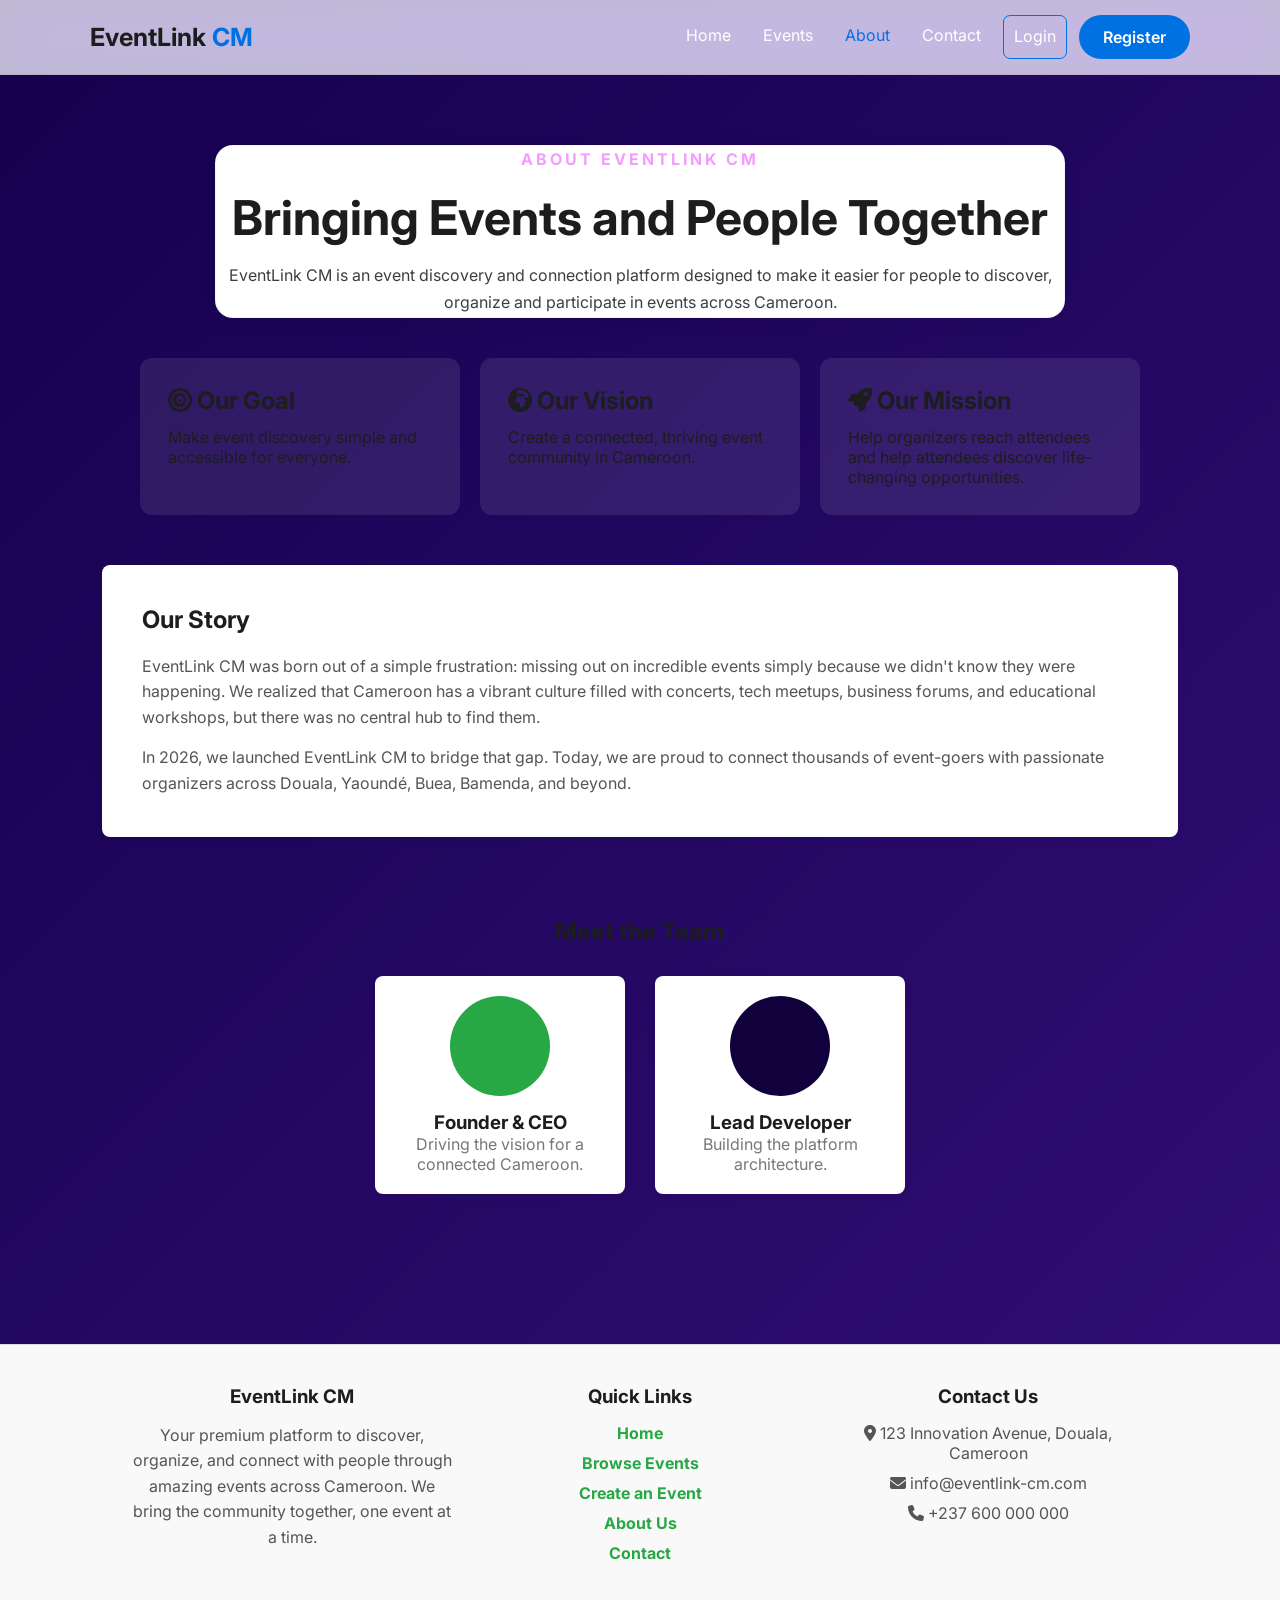
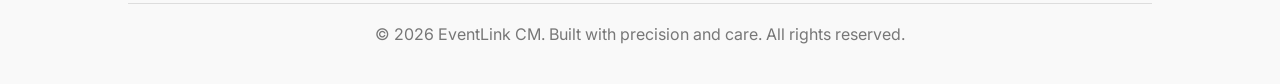
==== EventLink CM Project/frontend/about.html @ 8cf03304 "Add backend scripts and docs" ====
<!DOCTYPE html>
<html lang="en">

<head>

    <meta charset="UTF-8">

    <meta name="viewport"
          content="width=device-width, initial-scale=1.0">

    <title>EventLink CM | About</title>

    <link rel="stylesheet"
          href="css/about.css">

    <link rel="stylesheet" href="https://cdnjs.cloudflare.com/ajax/libs/font-awesome/6.4.0/css/all.min.css">
    <link rel="stylesheet" href="css/futuristic.css">
</head>

<body>


<header class="navbar">

    <a href="/" class="logo">
        EventLink <span>CM</span>
    </a>

    <nav id="navMenu">

        <a href="/">Home</a>

        <a href="/events">Events</a>

        <a href="/about" class="active">
            About
        </a>

        <a href="/contact">
            Contact
        </a>

        <a href="/login" class="login-btn">
            Login
        </a>

        <a href="/register"
           class="register-btn">
            Register
        </a>

    </nav>

    <button class="menu-btn"
            onclick="toggleMenu()">
        ☰
    </button>

</header>


<main class="page">

    <section class="about-box">

        <p class="small-title">
            ABOUT EVENTLINK CM
        </p>

        <h1>
            Bringing Events and People Together
        </h1>

        <p>
            EventLink CM is an event discovery and
            connection platform designed to make it
            easier for people to discover, organize
            and participate in events across Cameroon.
        </p>

    </section>


    <section class="features" style="margin-top: 40px;">

        <div>
            <h2><i class="fas fa-bullseye"></i> Our Goal</h2>
            <p>Make event discovery simple and accessible for everyone.</p>
        </div>

        <div>
            <h2><i class="fas fa-globe-africa"></i> Our Vision</h2>
            <p>Create a connected, thriving event community in Cameroon.</p>
        </div>

        <div>
            <h2><i class="fas fa-rocket"></i> Our Mission</h2>
            <p>Help organizers reach attendees and help attendees discover life-changing opportunities.</p>
        </div>

    </section>

    <section class="about-story" style="padding: 40px; margin-top: 40px; background: #fff; border-radius: 8px; box-shadow: 0 4px 10px rgba(0,0,0,0.05);">
        <h2 style="margin-bottom: 20px; color: #10003c; font-family: 'Orbitron', sans-serif;">Our Story</h2>
        <p style="line-height: 1.6; color: #555; margin-bottom: 15px;">EventLink CM was born out of a simple frustration: missing out on incredible events simply because we didn't know they were happening. We realized that Cameroon has a vibrant culture filled with concerts, tech meetups, business forums, and educational workshops, but there was no central hub to find them.</p>
        <p style="line-height: 1.6; color: #555;">In 2026, we launched EventLink CM to bridge that gap. Today, we are proud to connect thousands of event-goers with passionate organizers across Douala, Yaoundé, Buea, Bamenda, and beyond.</p>
    </section>

    <section class="about-team" style="padding: 40px 0; margin-top: 40px; text-align: center;">
        <h2 style="margin-bottom: 30px; color: #10003c; font-family: 'Orbitron', sans-serif;">Meet the Team</h2>
        <div style="display: flex; justify-content: center; gap: 30px; flex-wrap: wrap;">
            <div style="background: #fff; padding: 20px; border-radius: 8px; box-shadow: 0 4px 10px rgba(0,0,0,0.05); width: 250px;">
                <div style="width: 100px; height: 100px; background: #28a745; border-radius: 50%; margin: 0 auto 15px;"></div>
                <h3>Founder & CEO</h3>
                <p style="color: #777;">Driving the vision for a connected Cameroon.</p>
            </div>
            <div style="background: #fff; padding: 20px; border-radius: 8px; box-shadow: 0 4px 10px rgba(0,0,0,0.05); width: 250px;">
                <div style="width: 100px; height: 100px; background: #10003c; border-radius: 50%; margin: 0 auto 15px;"></div>
                <h3>Lead Developer</h3>
                <p style="color: #777;">Building the platform architecture.</p>
            </div>
        </div>
    </section>

</main>




<footer style="background-color: #f9f9f9; padding: 40px 10%; border-top: 1px solid #ddd; margin-top: 40px;">
    <div style="display: flex; justify-content: space-between; flex-wrap: wrap; gap: 20px;">
        <div style="flex: 1; min-width: 250px;">
            <h3 style="color: #10003c; margin-bottom: 15px; font-family: 'Orbitron', sans-serif;">EventLink CM</h3>
            <p style="color: #555; line-height: 1.6;">Your premium platform to discover, organize, and connect with people through amazing events across Cameroon. We bring the community together, one event at a time.</p>
        </div>
        <div style="flex: 1; min-width: 200px;">
            <h3 style="color: #10003c; margin-bottom: 15px; font-family: 'Orbitron', sans-serif;">Quick Links</h3>
            <ul style="list-style: none; padding: 0;">
                <li style="margin-bottom: 10px;"><a href="/" style="color: #28a745; text-decoration: none; font-weight: bold;">Home</a></li>
                <li style="margin-bottom: 10px;"><a href="/events" style="color: #28a745; text-decoration: none; font-weight: bold;">Browse Events</a></li>
                <li style="margin-bottom: 10px;"><a href="/create-event" style="color: #28a745; text-decoration: none; font-weight: bold;">Create an Event</a></li>
                <li style="margin-bottom: 10px;"><a href="/about" style="color: #28a745; text-decoration: none; font-weight: bold;">About Us</a></li>
                <li style="margin-bottom: 10px;"><a href="/contact" style="color: #28a745; text-decoration: none; font-weight: bold;">Contact</a></li>
            </ul>
        </div>
        <div style="flex: 1; min-width: 250px;">
            <h3 style="color: #10003c; margin-bottom: 15px; font-family: 'Orbitron', sans-serif;">Contact Us</h3>
            <p style="color: #555; margin-bottom: 10px;"><i class="fas fa-map-marker-alt"></i> 123 Innovation Avenue, Douala, Cameroon</p>
            <p style="color: #555; margin-bottom: 10px;"><i class="fas fa-envelope"></i> info@eventlink-cm.com</p>
            <p style="color: #555;"><i class="fas fa-phone"></i> +237 600 000 000</p>
        </div>
    </div>
    <div style="text-align: center; margin-top: 30px; padding-top: 20px; border-top: 1px solid #ddd; color: #777;">
        <p>© 2026 EventLink CM. Built with precision and care. All rights reserved.</p>
    </div>
</footer>




<script src="js/about.js"></script>

</body>
</html>
---- EventLink CM Project/frontend/css/about.css ----
* {
    margin: 0;
    padding: 0;
    box-sizing: border-box;
}

body {
    font-family: Arial, sans-serif;

    background: linear-gradient(
        135deg,
        #16004d,
        #321078
    );

    color: white;

    min-height: 100vh;
}

.navbar {
    height: 75px;

    display: flex;

    align-items: center;

    justify-content: space-between;

    padding: 0 7%;

    background: #10003c;
}

.logo {
    color: white;

    text-decoration: none;

    font-size: 25px;

    font-weight: bold;
}

.logo span {
    color: #0071E3;
}

nav {
    display: flex;

    gap: 12px;
}

nav a {
    color: white;

    text-decoration: none;

    padding: 10px;
}

nav a:hover,
.active {
    color: #0071E3;
}

.login-btn,
.register-btn {
    border: 1px solid #0071E3;

    border-radius: 7px;
}

.register-btn {
    background: #0071E3;

    color: #17002f !important;
}

.menu-btn {
    display: none;

    background: none;

    border: none;

    color: white;

    font-size: 25px;
}

.page {
    padding: 70px 8%;

    min-height: calc(100vh - 135px);
}

.about-box {
    max-width: 850px;

    margin: auto;

    text-align: center;
}

.small-title {
    color: #f28cff;

    letter-spacing: 3px;

    font-weight: bold;
}

.about-box h1 {
    font-size: 48px;

    margin: 15px 0;
}

.about-box p {
    line-height: 1.7;

    opacity: 0.85;
}

.features {
    display: grid;

    grid-template-columns:
        repeat(3, 1fr);

    gap: 20px;

    max-width: 1000px;

    margin: 50px auto;
}

.features div {
    background:
        rgba(255,255,255,0.09);

    padding: 28px;

    border-radius: 12px;
}

.features h2 {
    margin-bottom: 12px;
}

footer {
    text-align: center;

    padding: 20px;

    background: #0d0032;
}

@media(max-width:800px) {

    nav {
        display: none;
    }

    .menu-btn {
        display: block;
    }

    .features {
        grid-template-columns: 1fr;
    }

    .about-box h1 {
        font-size: 36px;
    }

}
---- EventLink CM Project/frontend/css/futuristic.css ----
/* ==============================================================================
   CHAPTER 6: CSS - THE PAINT AND DECORATION (futuristic.css)
   ==============================================================================
   Welcome to CSS (Cascading Style Sheets)! 
   If HTML builds the walls and doors of our house, CSS is the interior designer.
   It controls colors, fonts, spacing, and animations.
   
   How it works:
   1. You select a target (e.g., "body" or a specific class like ".navbar").
   2. You give it rules (e.g., "color: blue").
   ============================================================================== */

/* This line imports a beautiful font called "Inter" from Google's free font library */
@import url('https://fonts.googleapis.com/css2?family=Inter:wght@400;500;600;700;800&display=swap');

/* ------------------------------------------------------------------------------
   1. THE BODY (The entirely of the webpage)
   ------------------------------------------------------------------------------ */
/* Selecting "body" means these rules apply to the entire website background. */
body {
    background-color: #FBFBFD !important; /* A very light, clean gray/white */
    color: #1D1D1F !important;            /* Dark gray for the text (easier on eyes than pure black) */
    
    /* We tell the browser to use our imported "Inter" font. 
       If it fails, it falls back to Arial or sans-serif. */
    font-family: -apple-system, BlinkMacSystemFont, "Inter", "Segoe UI", Roboto, Helvetica, Arial, sans-serif !important;
    
    /* These smooth out the jagged edges of text on modern screens */
    -webkit-font-smoothing: antialiased;
    -moz-osx-font-smoothing: grayscale;
}

/* ------------------------------------------------------------------------------
   2. TYPOGRAPHY (Headers and Logos)
   ------------------------------------------------------------------------------ */
/* You can select multiple things at once by separating them with commas. */
h1, h2, h3, .logo {
    font-family: inherit !important;
    color: #1D1D1F !important;
    font-weight: 700 !important; /* Makes the text bold and thick */
}

/* ------------------------------------------------------------------------------
   3. CLASSES (Reusable Styles)
   ------------------------------------------------------------------------------ */
/* 
   A dot (.) means we are selecting a "class".
   In HTML, if you write <div class="navbar">, this CSS will find it and style it!
*/
.navbar {
    /* rgba is a color format: Red, Green, Blue, Alpha(Transparency). 0.72 means 72% solid. */
    background: rgba(255, 255, 255, 0.72) !important;
    
    /* 'backdrop-filter' is a modern trick that creates a frosted-glass blur effect behind the navbar! */
    backdrop-filter: blur(20px) saturate(180%) !important;
    -webkit-backdrop-filter: blur(20px) saturate(180%) !important;
    
    /* Adds a tiny, almost invisible line at the bottom of the navbar to separate it */
    border-bottom: 1px solid rgba(0, 0, 0, 0.05) !important;
}

/* ------------------------------------------------------------------------------
   4. HOVER STATES (Interactivity)
   ------------------------------------------------------------------------------ */
/* The ":hover" pseudo-class tells CSS what to do when the user's mouse rests on the button. */
.primary-btn:hover, button:hover {
    background: #0077ED !important; /* Slightly brighter blue */
    /* Make the shadow larger to make the button look like it is lifting off the page */
    box-shadow: 0 6px 20px rgba(0, 113, 227, 0.4) !important;
    /* Move the button 1 pixel UP on the Y-axis */
    transform: translateY(-1px) !important;
}

/* ------------------------------------------------------------------------------
   5. GENERAL COMPONENTS (Buttons & Inputs)
   ------------------------------------------------------------------------------ */
/* We style the primary buttons to look like modern pill-shaped SaaS buttons. */
.primary-btn, button, .register-btn {
    background: #0071E3 !important; /* Apple Blue */
    color: #ffffff !important;      /* White text */
    border: none !important;        /* Remove the ugly default borders */
    
    /* 'border-radius: 999px' makes the corners completely round (a pill shape) */
    border-radius: 999px !important; 
    
    /* 'padding' is the inner space between the text and the edge of the button */
    padding: 12px 24px !important;
    font-weight: 600 !important;
    
    /* 'transition' makes the hover animations smooth (taking 0.3 seconds) instead of instant */
    transition: all 0.3s ease !important;
    cursor: pointer; /* Changes the mouse arrow into a clicking hand */
}

/* Modern text input boxes for forms */
input, select, textarea {
    background: #F5F5F7 !important;
    color: #1D1D1F !important;
    border-radius: 12px !important; /* Slightly rounded corners */
    padding: 14px !important;
    border: 1px solid transparent !important;
    transition: all 0.2s ease !important;
}

/* When the user clicks inside an input box, it "focuses". */
input:focus, select:focus, textarea:focus {
    border-color: #0071E3 !important; /* Give it a blue border */
    background: #ffffff !important;   /* Turn the background pure white */
    outline: none !important;
    /* Create a glowing blue ring around the box */
    box-shadow: 0 0 0 4px rgba(0, 113, 227, 0.1) !important;
}

/* ------------------------------------------------------------------------------
   6. CARDS AND LAYOUT
   ------------------------------------------------------------------------------ */
/* These rules make our event cards look like premium physical cards floating on the screen. */
.event-card, .quick-card, .auth-box, .about-box {
    background: #ffffff !important;
    border: 1px solid rgba(0, 0, 0, 0.04) !important;
    
    /* Adds a very soft shadow below the card */
    box-shadow: 0 4px 24px rgba(0, 0, 0, 0.04) !important;
    border-radius: 18px !important;
    transition: transform 0.3s ease, box-shadow 0.3s ease !important;
}

.event-card:hover, .quick-card:hover {
    transform: translateY(-4px) !important; /* Float up 4 pixels when hovered */
    box-shadow: 0 12px 32px rgba(0, 0, 0, 0.08) !important; /* Shadow gets darker/bigger */
}

.hero {
    background: #FBFBFD !important;
    text-align: center;
    padding: 150px 10% 80px 10% !important;
    
    /* Flexbox is a layout mode that makes centering and aligning things very easy! */
    display: flex;
    flex-direction: column;
    align-items: center;
}

.hero h1 {
    font-size: 56px !important;
    font-weight: 800 !important;
    letter-spacing: -1.5px !important; /* Squeezes the letters slightly closer together */
    margin-bottom: 24px !important;
}

.hero .intro {
    color: #86868B !important;
    font-size: 20px !important;
    max-width: 600px;
    margin: 0 auto 40px auto !important; /* Centers the text block horizontally */
}

.hero-buttons {
    display: flex;
    justify-content: center;
    gap: 15px; /* Adds 15 pixels of space between the buttons */
    width: 100%;
}

.event-icon img, .quick-card img {
    border-radius: 12px !important;
    width: 100%;
    /* 'object-fit: cover' ensures the image fills the space without stretching/distorting */
    object-fit: cover; 
}
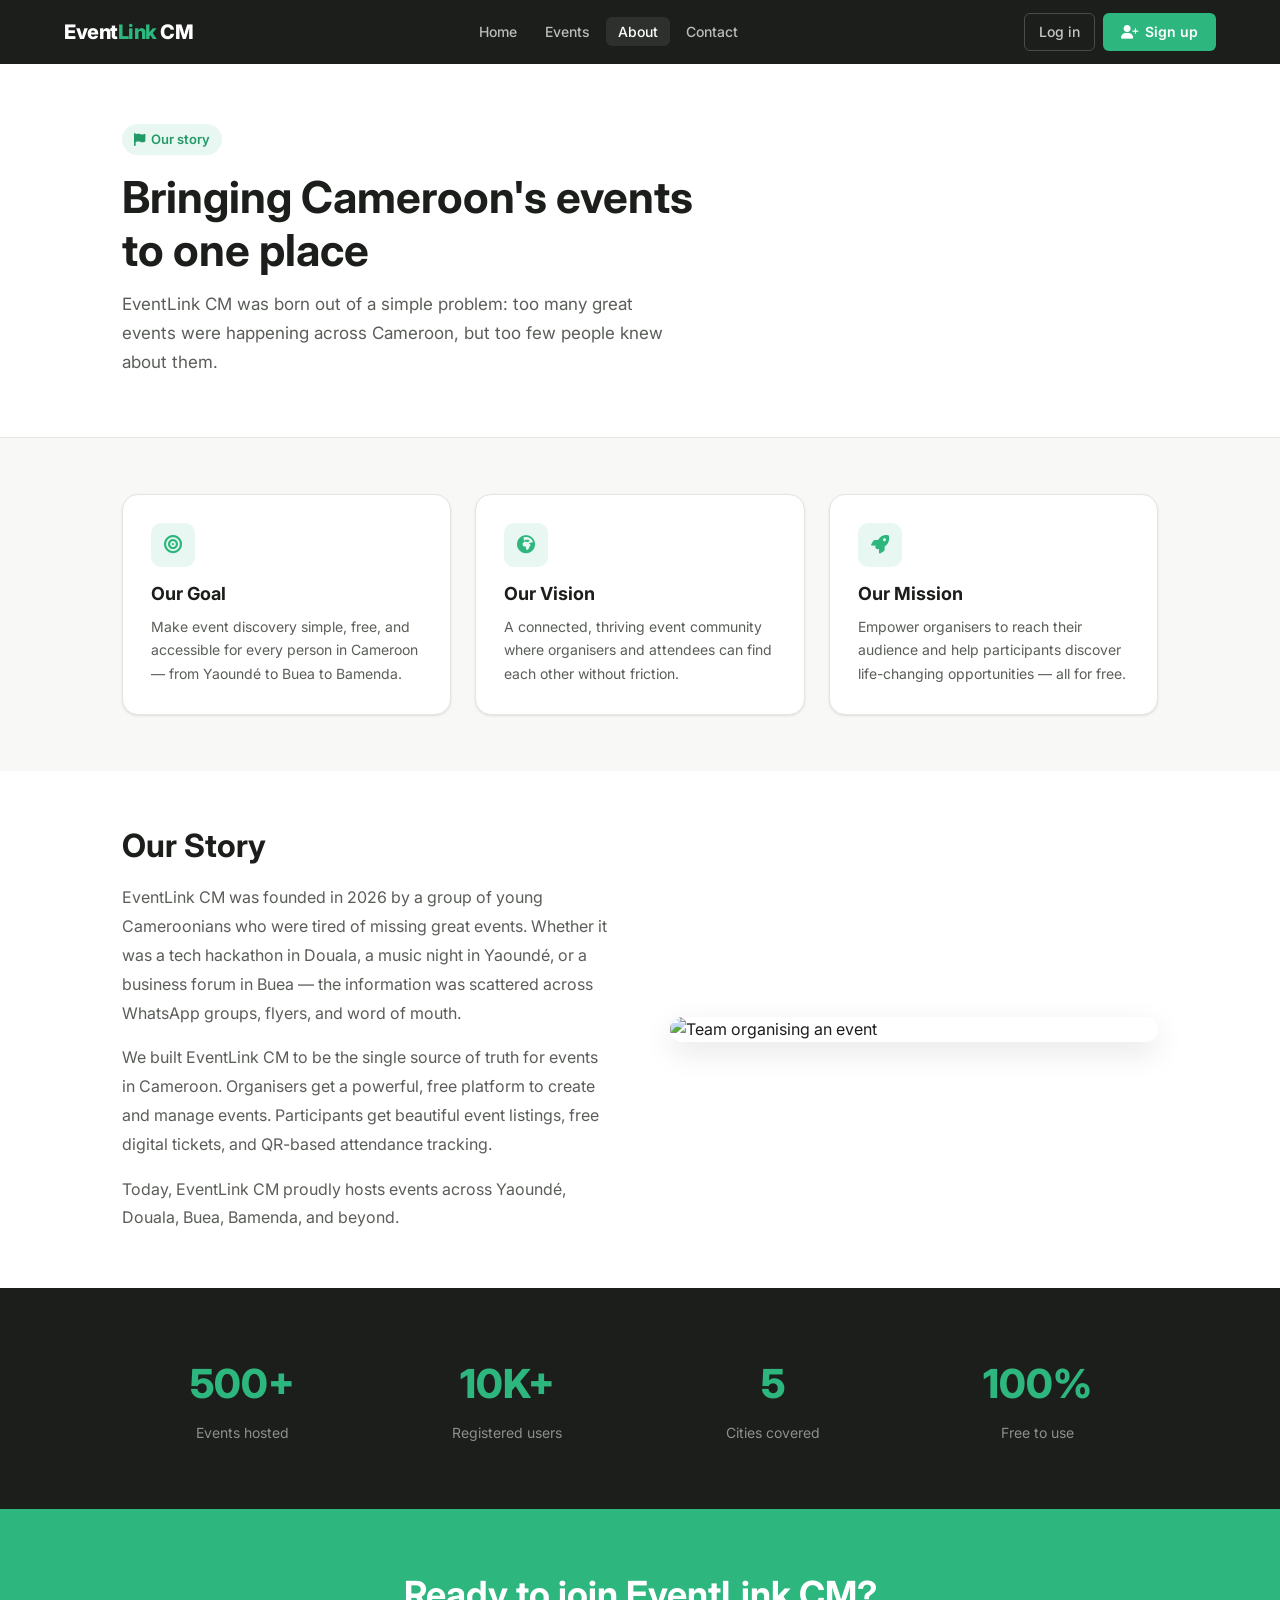
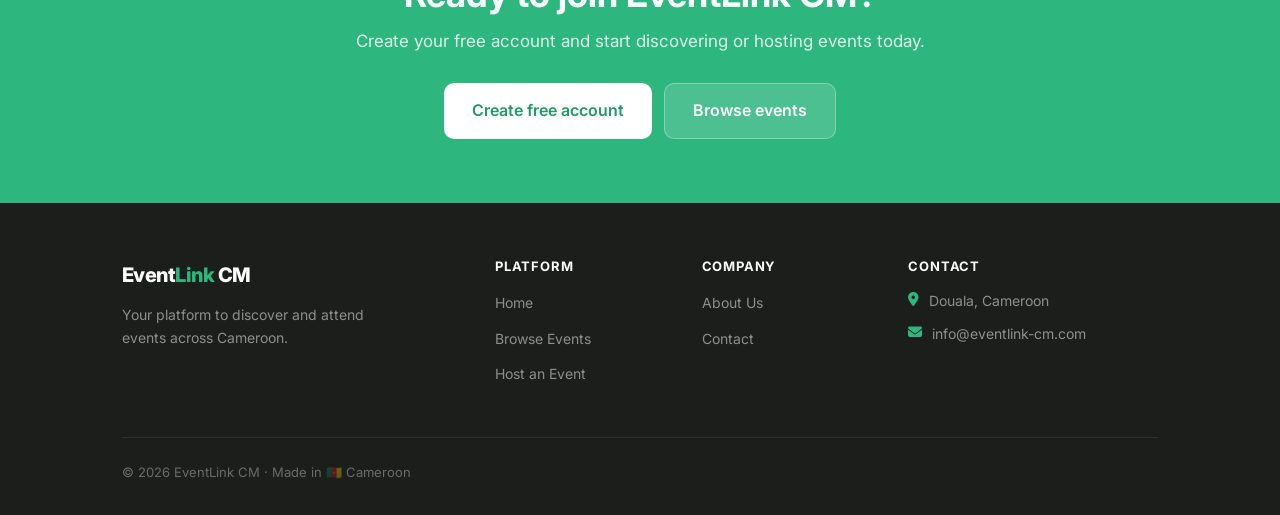
==== commit 536c46e5: "prepare for render deployment" ====
--- a/EventLink CM Project/frontend/about.html
+++ b/EventLink CM Project/frontend/about.html
@@ -1,164 +1,158 @@
 <!DOCTYPE html>
 <html lang="en">
-
 <head>
-
-    <meta charset="UTF-8">
-
-    <meta name="viewport"
-          content="width=device-width, initial-scale=1.0">
-
-    <title>EventLink CM | About</title>
-
-    <link rel="stylesheet"
-          href="css/about.css">
-
-    <link rel="stylesheet" href="https://cdnjs.cloudflare.com/ajax/libs/font-awesome/6.4.0/css/all.min.css">
-    <link rel="stylesheet" href="css/futuristic.css">
+  <meta charset="UTF-8">
+  <meta name="viewport" content="width=device-width, initial-scale=1.0">
+  <title>EventLink CM | About</title>
+  <link rel="stylesheet" href="css/style.css">
+  <link rel="stylesheet" href="https://cdnjs.cloudflare.com/ajax/libs/font-awesome/6.4.0/css/all.min.css">
 </head>
-
 <body>
 
-
 <header class="navbar">
-
-    <a href="/" class="logo">
-        EventLink <span>CM</span>
-    </a>
-
-    <nav id="navMenu">
-
-        <a href="/">Home</a>
-
-        <a href="/events">Events</a>
-
-        <a href="/about" class="active">
-            About
-        </a>
-
-        <a href="/contact">
-            Contact
-        </a>
-
-        <a href="/login" class="login-btn">
-            Login
-        </a>
-
-        <a href="/register"
-           class="register-btn">
-            Register
-        </a>
-
-    </nav>
-
-    <button class="menu-btn"
-            onclick="toggleMenu()">
-        ☰
-    </button>
-
+  <a href="/" class="logo">Event<span>Link</span> CM</a>
+  <ul class="nav-links" id="navLinks">
+    <li><a href="/">Home</a></li>
+    <li><a href="/events">Events</a></li>
+    <li><a href="/about" class="active">About</a></li>
+    <li><a href="/contact">Contact</a></li>
+  </ul>
+  <div class="nav-actions">
+    <a href="/login" class="btn-ghost">Log in</a>
+    <a href="/register" class="btn-primary"><i class="fas fa-user-plus"></i> Sign up</a>
+    <button class="menu-toggle" onclick="toggleNav()"><i class="fas fa-bars"></i></button>
+  </div>
 </header>
 
+<!-- HERO -->
+<div class="page-header" style="padding:60px 5%;background:#fff;">
+  <div class="container">
+    <span class="hero-badge" style="margin-bottom:16px;display:inline-flex;"><i class="fas fa-flag"></i> Our story</span>
+    <h1 style="font-size:clamp(28px,4vw,44px);margin-bottom:14px;">Bringing Cameroon's events<br>to one place</h1>
+    <p style="color:#5A5E58;font-size:17px;max-width:560px;line-height:1.7;">EventLink CM was born out of a simple problem: too many great events were happening across Cameroon, but too few people knew about them.</p>
+  </div>
+</div>
 
-<main class="page">
+<!-- MISSION CARDS -->
+<section class="section" style="background:#F8F9F6;">
+  <div class="container">
+    <div class="grid-3">
+      <div class="card" style="padding:28px;">
+        <div style="width:44px;height:44px;background:#E8F7F1;border-radius:10px;display:flex;align-items:center;justify-content:center;margin-bottom:16px;">
+          <i class="fas fa-bullseye" style="color:#2DB67D;font-size:18px;"></i>
+        </div>
+        <h3 style="font-size:18px;margin-bottom:10px;">Our Goal</h3>
+        <p style="color:#5A5E58;font-size:14px;line-height:1.7;">Make event discovery simple, free, and accessible for every person in Cameroon — from Yaoundé to Buea to Bamenda.</p>
+      </div>
+      <div class="card" style="padding:28px;">
+        <div style="width:44px;height:44px;background:#E8F7F1;border-radius:10px;display:flex;align-items:center;justify-content:center;margin-bottom:16px;">
+          <i class="fas fa-globe-africa" style="color:#2DB67D;font-size:18px;"></i>
+        </div>
+        <h3 style="font-size:18px;margin-bottom:10px;">Our Vision</h3>
+        <p style="color:#5A5E58;font-size:14px;line-height:1.7;">A connected, thriving event community where organisers and attendees can find each other without friction.</p>
+      </div>
+      <div class="card" style="padding:28px;">
+        <div style="width:44px;height:44px;background:#E8F7F1;border-radius:10px;display:flex;align-items:center;justify-content:center;margin-bottom:16px;">
+          <i class="fas fa-rocket" style="color:#2DB67D;font-size:18px;"></i>
+        </div>
+        <h3 style="font-size:18px;margin-bottom:10px;">Our Mission</h3>
+        <p style="color:#5A5E58;font-size:14px;line-height:1.7;">Empower organisers to reach their audience and help participants discover life-changing opportunities — all for free.</p>
+      </div>
+    </div>
+  </div>
+</section>
 
-    <section class="about-box">
+<!-- STORY -->
+<section class="section" style="background:#fff;">
+  <div class="container">
+    <div style="display:grid;grid-template-columns:1fr 1fr;gap:60px;align-items:center;">
+      <div>
+        <h2 style="font-size:clamp(22px,3vw,32px);margin-bottom:18px;">Our Story</h2>
+        <p style="color:#5A5E58;line-height:1.8;margin-bottom:16px;">EventLink CM was founded in 2026 by a group of young Cameroonians who were tired of missing great events. Whether it was a tech hackathon in Douala, a music night in Yaoundé, or a business forum in Buea — the information was scattered across WhatsApp groups, flyers, and word of mouth.</p>
+        <p style="color:#5A5E58;line-height:1.8;margin-bottom:16px;">We built EventLink CM to be the single source of truth for events in Cameroon. Organisers get a powerful, free platform to create and manage events. Participants get beautiful event listings, free digital tickets, and QR-based attendance tracking.</p>
+        <p style="color:#5A5E58;line-height:1.8;">Today, EventLink CM proudly hosts events across Yaoundé, Douala, Buea, Bamenda, and beyond.</p>
+      </div>
+      <div style="border-radius:16px;overflow:hidden;box-shadow:0 10px 30px rgba(0,0,0,.10);">
+        <img src="https://images.unsplash.com/photo-1505373877841-8d25f7d46678?w=700&auto=format&fit=crop&q=80" alt="Team organising an event" style="width:100%;display:block;">
+      </div>
+    </div>
+  </div>
+</section>
 
-        <p class="small-title">
-            ABOUT EVENTLINK CM
-        </p>
+<!-- DARK STATS SECTION -->
+<section style="background:#1C1E1B;padding:64px 5%;color:#fff;">
+  <div class="container">
+    <div style="display:grid;grid-template-columns:repeat(4,1fr);gap:24px;text-align:center;">
+      <div>
+        <div style="font-size:40px;font-weight:800;color:#2DB67D;">500+</div>
+        <div style="color:rgba(255,255,255,0.5);font-size:14px;margin-top:6px;">Events hosted</div>
+      </div>
+      <div>
+        <div style="font-size:40px;font-weight:800;color:#2DB67D;">10K+</div>
+        <div style="color:rgba(255,255,255,0.5);font-size:14px;margin-top:6px;">Registered users</div>
+      </div>
+      <div>
+        <div style="font-size:40px;font-weight:800;color:#2DB67D;">5</div>
+        <div style="color:rgba(255,255,255,0.5);font-size:14px;margin-top:6px;">Cities covered</div>
+      </div>
+      <div>
+        <div style="font-size:40px;font-weight:800;color:#2DB67D;">100%</div>
+        <div style="color:rgba(255,255,255,0.5);font-size:14px;margin-top:6px;">Free to use</div>
+      </div>
+    </div>
+  </div>
+</section>
 
-        <h1>
-            Bringing Events and People Together
-        </h1>
+<!-- CTA -->
+<section class="cta-section">
+  <div class="container">
+    <h2>Ready to join EventLink CM?</h2>
+    <p>Create your free account and start discovering or hosting events today.</p>
+    <div style="display:flex;gap:12px;justify-content:center;flex-wrap:wrap;">
+      <a href="/register" class="btn btn-white btn-lg">Create free account</a>
+      <a href="/events" class="btn btn-lg" style="background:rgba(255,255,255,0.15);color:#fff;border:1px solid rgba(255,255,255,0.3);">Browse events</a>
+    </div>
+  </div>
+</section>
 
-        <p>
-            EventLink CM is an event discovery and
-            connection platform designed to make it
-            easier for people to discover, organize
-            and participate in events across Cameroon.
-        </p>
-
-    </section>
-
-
-    <section class="features" style="margin-top: 40px;">
-
-        <div>
-            <h2><i class="fas fa-bullseye"></i> Our Goal</h2>
-            <p>Make event discovery simple and accessible for everyone.</p>
-        </div>
-
-        <div>
-            <h2><i class="fas fa-globe-africa"></i> Our Vision</h2>
-            <p>Create a connected, thriving event community in Cameroon.</p>
-        </div>
-
-        <div>
-            <h2><i class="fas fa-rocket"></i> Our Mission</h2>
-            <p>Help organizers reach attendees and help attendees discover life-changing opportunities.</p>
-        </div>
-
-    </section>
-
-    <section class="about-story" style="padding: 40px; margin-top: 40px; background: #fff; border-radius: 8px; box-shadow: 0 4px 10px rgba(0,0,0,0.05);">
-        <h2 style="margin-bottom: 20px; color: #10003c; font-family: 'Orbitron', sans-serif;">Our Story</h2>
-        <p style="line-height: 1.6; color: #555; margin-bottom: 15px;">EventLink CM was born out of a simple frustration: missing out on incredible events simply because we didn't know they were happening. We realized that Cameroon has a vibrant culture filled with concerts, tech meetups, business forums, and educational workshops, but there was no central hub to find them.</p>
-        <p style="line-height: 1.6; color: #555;">In 2026, we launched EventLink CM to bridge that gap. Today, we are proud to connect thousands of event-goers with passionate organizers across Douala, Yaoundé, Buea, Bamenda, and beyond.</p>
-    </section>
-
-    <section class="about-team" style="padding: 40px 0; margin-top: 40px; text-align: center;">
-        <h2 style="margin-bottom: 30px; color: #10003c; font-family: 'Orbitron', sans-serif;">Meet the Team</h2>
-        <div style="display: flex; justify-content: center; gap: 30px; flex-wrap: wrap;">
-            <div style="background: #fff; padding: 20px; border-radius: 8px; box-shadow: 0 4px 10px rgba(0,0,0,0.05); width: 250px;">
-                <div style="width: 100px; height: 100px; background: #28a745; border-radius: 50%; margin: 0 auto 15px;"></div>
-                <h3>Founder & CEO</h3>
-                <p style="color: #777;">Driving the vision for a connected Cameroon.</p>
-            </div>
-            <div style="background: #fff; padding: 20px; border-radius: 8px; box-shadow: 0 4px 10px rgba(0,0,0,0.05); width: 250px;">
-                <div style="width: 100px; height: 100px; background: #10003c; border-radius: 50%; margin: 0 auto 15px;"></div>
-                <h3>Lead Developer</h3>
-                <p style="color: #777;">Building the platform architecture.</p>
-            </div>
-        </div>
-    </section>
-
-</main>
-
-
-
-
-<footer style="background-color: #f9f9f9; padding: 40px 10%; border-top: 1px solid #ddd; margin-top: 40px;">
-    <div style="display: flex; justify-content: space-between; flex-wrap: wrap; gap: 20px;">
-        <div style="flex: 1; min-width: 250px;">
-            <h3 style="color: #10003c; margin-bottom: 15px; font-family: 'Orbitron', sans-serif;">EventLink CM</h3>
-            <p style="color: #555; line-height: 1.6;">Your premium platform to discover, organize, and connect with people through amazing events across Cameroon. We bring the community together, one event at a time.</p>
-        </div>
-        <div style="flex: 1; min-width: 200px;">
-            <h3 style="color: #10003c; margin-bottom: 15px; font-family: 'Orbitron', sans-serif;">Quick Links</h3>
-            <ul style="list-style: none; padding: 0;">
-                <li style="margin-bottom: 10px;"><a href="/" style="color: #28a745; text-decoration: none; font-weight: bold;">Home</a></li>
-                <li style="margin-bottom: 10px;"><a href="/events" style="color: #28a745; text-decoration: none; font-weight: bold;">Browse Events</a></li>
-                <li style="margin-bottom: 10px;"><a href="/create-event" style="color: #28a745; text-decoration: none; font-weight: bold;">Create an Event</a></li>
-                <li style="margin-bottom: 10px;"><a href="/about" style="color: #28a745; text-decoration: none; font-weight: bold;">About Us</a></li>
-                <li style="margin-bottom: 10px;"><a href="/contact" style="color: #28a745; text-decoration: none; font-weight: bold;">Contact</a></li>
-            </ul>
-        </div>
-        <div style="flex: 1; min-width: 250px;">
-            <h3 style="color: #10003c; margin-bottom: 15px; font-family: 'Orbitron', sans-serif;">Contact Us</h3>
-            <p style="color: #555; margin-bottom: 10px;"><i class="fas fa-map-marker-alt"></i> 123 Innovation Avenue, Douala, Cameroon</p>
-            <p style="color: #555; margin-bottom: 10px;"><i class="fas fa-envelope"></i> info@eventlink-cm.com</p>
-            <p style="color: #555;"><i class="fas fa-phone"></i> +237 600 000 000</p>
-        </div>
+<footer>
+  <div class="container">
+    <div class="footer-grid">
+      <div class="footer-brand">
+        <div class="logo">Event<span>Link</span> CM</div>
+        <p>Your platform to discover and attend events across Cameroon.</p>
+      </div>
+      <div class="footer-col">
+        <h4>Platform</h4>
+        <ul>
+          <li><a href="/">Home</a></li>
+          <li><a href="/events">Browse Events</a></li>
+          <li><a href="/create-event">Host an Event</a></li>
+        </ul>
+      </div>
+      <div class="footer-col">
+        <h4>Company</h4>
+        <ul>
+          <li><a href="/about">About Us</a></li>
+          <li><a href="/contact">Contact</a></li>
+        </ul>
+      </div>
+      <div class="footer-col footer-contact">
+        <h4>Contact</h4>
+        <p><i class="fas fa-map-marker-alt"></i> Douala, Cameroon</p>
+        <p><i class="fas fa-envelope"></i> info@eventlink-cm.com</p>
+      </div>
     </div>
-    <div style="text-align: center; margin-top: 30px; padding-top: 20px; border-top: 1px solid #ddd; color: #777;">
-        <p>© 2026 EventLink CM. Built with precision and care. All rights reserved.</p>
+    <div class="footer-bottom">
+      <span>© 2026 EventLink CM · Made in 🇨🇲 Cameroon</span>
     </div>
+  </div>
 </footer>
 
-
-
-
-<script src="js/about.js"></script>
-
+<script>
+function toggleNav() {
+  document.getElementById('navLinks')?.classList.toggle('open');
+}
+</script>
 </body>
 </html>
--- a/EventLink CM Project/frontend/css/style.css
+++ b/EventLink CM Project/frontend/css/style.css
@@ -0,0 +1,777 @@
+/* =============================================================
+   EventLink CM — Design System
+   Inspired by trimly237.com: clean, human, Cameroon-local feel
+   ============================================================= */
+
+@import url('https://fonts.googleapis.com/css2?family=Inter:wght@300;400;500;600;700;800&display=swap');
+
+/* ── RESET & BASE ─────────────────────────────────────────── */
+*, *::before, *::after {
+  margin: 0;
+  padding: 0;
+  box-sizing: border-box;
+}
+
+:root {
+  --green:       #2DB67D;   /* primary accent — Trimly-style teal-green */
+  --green-dark:  #229966;
+  --green-light: #E8F7F1;
+  --dark:        #1C1E1B;   /* near-black used on navbar, headings */
+  --charcoal:    #2E302D;
+  --gray:        #5A5E58;
+  --gray-light:  #8C908A;
+  --border:      #E4E6E2;
+  --bg:          #F8F9F6;   /* warm off-white */
+  --white:       #FFFFFF;
+  --danger:      #E53E3E;
+  --warning:     #D97706;
+  --shadow-sm:   0 1px 3px rgba(0,0,0,.07), 0 1px 2px rgba(0,0,0,.04);
+  --shadow-md:   0 4px 12px rgba(0,0,0,.08), 0 2px 4px rgba(0,0,0,.04);
+  --shadow-lg:   0 10px 30px rgba(0,0,0,.10), 0 4px 8px rgba(0,0,0,.05);
+  --radius-sm:   6px;
+  --radius-md:   10px;
+  --radius-lg:   16px;
+  --radius-xl:   24px;
+  --font:        'Inter', -apple-system, BlinkMacSystemFont, 'Segoe UI', sans-serif;
+  --transition:  0.2s ease;
+}
+
+html { scroll-behavior: smooth; }
+
+body {
+  font-family: var(--font);
+  background: var(--bg);
+  color: var(--dark);
+  line-height: 1.6;
+  -webkit-font-smoothing: antialiased;
+}
+
+img { max-width: 100%; display: block; }
+a  { color: inherit; text-decoration: none; }
+
+/* ── TYPOGRAPHY ───────────────────────────────────────────── */
+h1, h2, h3, h4, h5 {
+  font-weight: 700;
+  line-height: 1.2;
+  color: var(--dark);
+}
+
+.section-title {
+  font-size: clamp(24px, 3vw, 32px);
+  margin-bottom: 6px;
+}
+.section-sub {
+  color: var(--gray);
+  font-size: 16px;
+  margin-bottom: 36px;
+}
+
+/* ── NAVBAR ───────────────────────────────────────────────── */
+.navbar {
+  position: sticky;
+  top: 0;
+  z-index: 100;
+  background: var(--dark);
+  height: 64px;
+  display: flex;
+  align-items: center;
+  justify-content: space-between;
+  padding: 0 5%;
+  box-shadow: 0 1px 0 rgba(255,255,255,0.06);
+}
+
+.logo {
+  font-size: 20px;
+  font-weight: 800;
+  color: var(--white);
+  letter-spacing: -0.5px;
+}
+.logo span { color: var(--green); }
+
+.nav-links {
+  display: flex;
+  align-items: center;
+  gap: 4px;
+  list-style: none;
+}
+.nav-links a {
+  color: rgba(255,255,255,0.7);
+  font-size: 14px;
+  font-weight: 500;
+  padding: 6px 12px;
+  border-radius: var(--radius-sm);
+  transition: var(--transition);
+}
+.nav-links a:hover,
+.nav-links a.active { color: var(--white); background: rgba(255,255,255,0.08); }
+
+.nav-actions {
+  display: flex;
+  align-items: center;
+  gap: 8px;
+}
+.btn-ghost {
+  color: rgba(255,255,255,0.75);
+  font-size: 14px;
+  font-weight: 500;
+  padding: 7px 14px;
+  border-radius: var(--radius-sm);
+  border: 1px solid rgba(255,255,255,0.2);
+  transition: var(--transition);
+}
+.btn-ghost:hover { border-color: rgba(255,255,255,0.5); color: var(--white); }
+
+.btn-primary {
+  background: var(--green);
+  color: var(--white);
+  font-size: 14px;
+  font-weight: 600;
+  padding: 8px 18px;
+  border-radius: var(--radius-sm);
+  border: none;
+  cursor: pointer;
+  transition: var(--transition);
+  display: inline-flex;
+  align-items: center;
+  gap: 6px;
+}
+.btn-primary:hover { background: var(--green-dark); transform: translateY(-1px); }
+
+/* mobile hamburger */
+.menu-toggle {
+  display: none;
+  background: none;
+  border: none;
+  color: var(--white);
+  font-size: 22px;
+  cursor: pointer;
+  padding: 4px;
+}
+
+/* ── BUTTONS ──────────────────────────────────────────────── */
+.btn {
+  display: inline-flex;
+  align-items: center;
+  gap: 6px;
+  padding: 10px 20px;
+  border-radius: var(--radius-md);
+  font-weight: 600;
+  font-size: 14px;
+  cursor: pointer;
+  border: none;
+  transition: var(--transition);
+}
+.btn-lg { padding: 14px 28px; font-size: 16px; }
+.btn-sm { padding: 6px 14px; font-size: 13px; }
+
+.btn-green  { background: var(--green);  color: var(--white); }
+.btn-green:hover  { background: var(--green-dark); }
+
+.btn-outline {
+  background: transparent;
+  border: 1.5px solid var(--border);
+  color: var(--dark);
+}
+.btn-outline:hover { border-color: var(--green); color: var(--green); }
+
+.btn-danger { background: var(--danger); color: var(--white); }
+
+/* ── HERO (HOME) ──────────────────────────────────────────── */
+.hero {
+  display: grid;
+  grid-template-columns: 1fr 1fr;
+  align-items: center;
+  gap: 40px;
+  padding: 72px 5% 80px;
+  background: var(--white);
+  border-bottom: 1px solid var(--border);
+}
+.hero-badge {
+  display: inline-flex;
+  align-items: center;
+  gap: 6px;
+  background: var(--green-light);
+  color: var(--green-dark);
+  font-size: 13px;
+  font-weight: 600;
+  padding: 5px 12px;
+  border-radius: 999px;
+  margin-bottom: 18px;
+}
+.hero h1 {
+  font-size: clamp(36px, 5vw, 56px);
+  font-weight: 800;
+  letter-spacing: -1.5px;
+  line-height: 1.1;
+  margin-bottom: 18px;
+}
+.hero h1 em {
+  font-style: normal;
+  color: var(--green);
+}
+.hero p {
+  color: var(--gray);
+  font-size: 18px;
+  line-height: 1.7;
+  margin-bottom: 32px;
+  max-width: 480px;
+}
+.hero-cta {
+  display: flex;
+  gap: 12px;
+  flex-wrap: wrap;
+}
+.hero-visual {
+  position: relative;
+  border-radius: var(--radius-xl);
+  overflow: hidden;
+  aspect-ratio: 4/3;
+  box-shadow: var(--shadow-lg);
+}
+.hero-visual img {
+  width: 100%; height: 100%;
+  object-fit: cover;
+}
+.hero-stat-bubble {
+  position: absolute;
+  bottom: 20px;
+  left: 20px;
+  background: var(--white);
+  border-radius: var(--radius-md);
+  padding: 12px 16px;
+  box-shadow: var(--shadow-md);
+  display: flex;
+  align-items: center;
+  gap: 10px;
+  font-size: 13px;
+}
+.hero-stat-bubble strong { font-size: 18px; color: var(--green); }
+
+/* ── SEARCH BAR ───────────────────────────────────────────── */
+.search-bar {
+  display: flex;
+  align-items: center;
+  background: var(--white);
+  border: 1.5px solid var(--border);
+  border-radius: var(--radius-lg);
+  padding: 6px 6px 6px 16px;
+  gap: 10px;
+  box-shadow: var(--shadow-sm);
+  max-width: 560px;
+}
+.search-bar input {
+  flex: 1;
+  border: none;
+  outline: none;
+  font-size: 15px;
+  background: transparent;
+  color: var(--dark);
+}
+.search-bar input::placeholder { color: var(--gray-light); }
+.search-bar select {
+  border: none;
+  outline: none;
+  background: transparent;
+  color: var(--gray);
+  font-size: 14px;
+  cursor: pointer;
+}
+.search-bar .btn { border-radius: var(--radius-md); }
+
+/* ── PAGE LAYOUT ──────────────────────────────────────────── */
+.page-header {
+  background: var(--white);
+  border-bottom: 1px solid var(--border);
+  padding: 36px 5%;
+}
+.page-header h1 { font-size: clamp(22px, 3vw, 30px); margin-bottom: 4px; }
+.page-header p  { color: var(--gray); font-size: 15px; }
+
+.container {
+  max-width: 1200px;
+  margin: 0 auto;
+  padding: 0 5%;
+}
+
+.section { padding: 56px 5%; }
+.section-sm { padding: 32px 5%; }
+
+/* ── CARDS ────────────────────────────────────────────────── */
+.card {
+  background: var(--white);
+  border: 1px solid var(--border);
+  border-radius: var(--radius-lg);
+  overflow: hidden;
+  box-shadow: var(--shadow-sm);
+  transition: transform var(--transition), box-shadow var(--transition);
+}
+.card:hover {
+  transform: translateY(-3px);
+  box-shadow: var(--shadow-md);
+}
+
+/* Event card */
+.event-card {
+  background: var(--white);
+  border: 1px solid var(--border);
+  border-radius: var(--radius-lg);
+  overflow: hidden;
+  transition: transform var(--transition), box-shadow var(--transition);
+}
+.event-card:hover {
+  transform: translateY(-4px);
+  box-shadow: var(--shadow-md);
+}
+.event-card-image {
+  aspect-ratio: 16/9;
+  overflow: hidden;
+}
+.event-card-image img {
+  width: 100%; height: 100%;
+  object-fit: cover;
+  transition: transform 0.4s ease;
+}
+.event-card:hover .event-card-image img { transform: scale(1.04); }
+.event-card-body { padding: 18px; }
+.event-card-category {
+  font-size: 11px;
+  font-weight: 700;
+  text-transform: uppercase;
+  letter-spacing: 0.8px;
+  color: var(--green);
+  margin-bottom: 8px;
+}
+.event-card-title {
+  font-size: 17px;
+  font-weight: 700;
+  margin-bottom: 10px;
+  line-height: 1.3;
+}
+.event-card-meta {
+  display: flex;
+  flex-direction: column;
+  gap: 5px;
+  color: var(--gray);
+  font-size: 13px;
+}
+.event-card-meta span {
+  display: flex;
+  align-items: center;
+  gap: 6px;
+}
+.event-card-meta i { color: var(--green); width: 14px; }
+.event-card-footer {
+  padding: 14px 18px;
+  border-top: 1px solid var(--border);
+  display: flex;
+  align-items: center;
+  justify-content: space-between;
+}
+.event-card-rsvp {
+  font-size: 12px;
+  color: var(--gray-light);
+}
+
+/* Grid layouts */
+.grid-3 { display: grid; grid-template-columns: repeat(3, 1fr); gap: 24px; }
+.grid-2 { display: grid; grid-template-columns: repeat(2, 1fr); gap: 24px; }
+
+/* ── FORM ELEMENTS ────────────────────────────────────────── */
+.form-group { margin-bottom: 18px; }
+.form-group label {
+  display: block;
+  font-size: 13px;
+  font-weight: 600;
+  color: var(--charcoal);
+  margin-bottom: 6px;
+}
+.form-group input,
+.form-group select,
+.form-group textarea {
+  width: 100%;
+  padding: 11px 14px;
+  border: 1.5px solid var(--border);
+  border-radius: var(--radius-md);
+  font-size: 15px;
+  font-family: var(--font);
+  color: var(--dark);
+  background: var(--white);
+  outline: none;
+  transition: border-color var(--transition), box-shadow var(--transition);
+}
+.form-group input:focus,
+.form-group select:focus,
+.form-group textarea:focus {
+  border-color: var(--green);
+  box-shadow: 0 0 0 3px rgba(45,182,125,0.12);
+}
+.form-group textarea { resize: vertical; min-height: 110px; }
+
+/* Auth box */
+.auth-page {
+  min-height: 100vh;
+  display: grid;
+  grid-template-columns: 1fr 1fr;
+}
+.auth-side {
+  background: var(--dark);
+  display: flex;
+  flex-direction: column;
+  justify-content: center;
+  padding: 60px;
+  color: var(--white);
+}
+.auth-side h2 { font-size: 32px; margin-bottom: 14px; color: var(--white); }
+.auth-side p  { color: rgba(255,255,255,0.65); line-height: 1.7; }
+.auth-side .auth-feature {
+  display: flex;
+  align-items: flex-start;
+  gap: 12px;
+  margin-top: 28px;
+}
+.auth-side .auth-feature i {
+  color: var(--green);
+  font-size: 18px;
+  margin-top: 2px;
+  flex-shrink: 0;
+}
+.auth-form-side {
+  display: flex;
+  align-items: center;
+  justify-content: center;
+  padding: 60px 40px;
+  background: var(--bg);
+}
+.auth-form-box {
+  width: 100%;
+  max-width: 400px;
+}
+.auth-form-box h1 {
+  font-size: 26px;
+  margin-bottom: 6px;
+}
+.auth-form-box .subtitle {
+  color: var(--gray);
+  font-size: 14px;
+  margin-bottom: 28px;
+}
+.auth-form-box form {
+  display: flex;
+  flex-direction: column;
+  gap: 14px;
+}
+
+/* ── FILTERS / PILLS ──────────────────────────────────────── */
+.filter-bar {
+  display: flex;
+  align-items: center;
+  gap: 8px;
+  flex-wrap: wrap;
+  margin-bottom: 28px;
+}
+.filter-pill {
+  padding: 6px 16px;
+  border-radius: 999px;
+  font-size: 13px;
+  font-weight: 500;
+  cursor: pointer;
+  border: 1.5px solid var(--border);
+  background: var(--white);
+  color: var(--gray);
+  transition: var(--transition);
+}
+.filter-pill:hover,
+.filter-pill.active {
+  border-color: var(--green);
+  background: var(--green-light);
+  color: var(--green-dark);
+}
+
+/* ── STATS ROW ────────────────────────────────────────────── */
+.stats-row {
+  display: grid;
+  grid-template-columns: repeat(4, 1fr);
+  gap: 16px;
+  margin-bottom: 40px;
+}
+.stat-card {
+  background: var(--white);
+  border: 1px solid var(--border);
+  border-radius: var(--radius-lg);
+  padding: 20px 24px;
+  text-align: center;
+}
+.stat-card .value {
+  font-size: 32px;
+  font-weight: 800;
+  color: var(--dark);
+  display: block;
+}
+.stat-card .label {
+  font-size: 13px;
+  color: var(--gray);
+  margin-top: 4px;
+}
+.stat-card .icon {
+  font-size: 22px;
+  color: var(--green);
+  margin-bottom: 8px;
+}
+
+/* ── BADGES & TAGS ────────────────────────────────────────── */
+.badge {
+  display: inline-block;
+  padding: 3px 10px;
+  border-radius: 999px;
+  font-size: 11px;
+  font-weight: 700;
+  text-transform: uppercase;
+  letter-spacing: 0.5px;
+}
+.badge-green  { background: var(--green-light); color: var(--green-dark); }
+.badge-dark   { background: var(--dark); color: var(--white); }
+.badge-gray   { background: #F0F0EE; color: var(--gray); }
+
+/* ── MODAL ────────────────────────────────────────────────── */
+.modal-overlay {
+  display: none;
+  position: fixed;
+  inset: 0;
+  background: rgba(0,0,0,0.55);
+  z-index: 1000;
+  align-items: center;
+  justify-content: center;
+}
+.modal-overlay.open { display: flex; }
+.modal-box {
+  background: var(--white);
+  border-radius: var(--radius-xl);
+  padding: 36px;
+  max-width: 440px;
+  width: 90%;
+  text-align: center;
+  box-shadow: var(--shadow-lg);
+}
+.modal-box h2 { margin-bottom: 10px; }
+.modal-box p  { color: var(--gray); margin-bottom: 20px; }
+.modal-box img { width: 180px; margin: 16px auto; }
+
+/* ── DASHBOARD SIDEBAR ────────────────────────────────────── */
+.dashboard-layout {
+  display: grid;
+  grid-template-columns: 220px 1fr;
+  min-height: calc(100vh - 64px);
+}
+.sidebar {
+  background: var(--dark);
+  padding: 28px 0;
+  position: sticky;
+  top: 64px;
+  height: calc(100vh - 64px);
+  overflow-y: auto;
+}
+.sidebar-item {
+  display: flex;
+  align-items: center;
+  gap: 10px;
+  padding: 11px 24px;
+  color: rgba(255,255,255,0.6);
+  font-size: 14px;
+  font-weight: 500;
+  cursor: pointer;
+  transition: var(--transition);
+  border-left: 3px solid transparent;
+}
+.sidebar-item:hover,
+.sidebar-item.active {
+  color: var(--white);
+  background: rgba(255,255,255,0.07);
+  border-left-color: var(--green);
+}
+.sidebar-item i { width: 18px; font-size: 15px; }
+.sidebar-section {
+  padding: 14px 24px 6px;
+  font-size: 10px;
+  font-weight: 700;
+  text-transform: uppercase;
+  letter-spacing: 1px;
+  color: rgba(255,255,255,0.25);
+}
+.dashboard-main { padding: 36px 5%; background: var(--bg); }
+
+/* ── ALERT MESSAGES ───────────────────────────────────────── */
+.alert {
+  padding: 12px 16px;
+  border-radius: var(--radius-md);
+  font-size: 14px;
+  font-weight: 500;
+  margin-bottom: 16px;
+}
+.alert-success { background: var(--green-light); color: var(--green-dark); }
+.alert-error   { background: #FFF0F0; color: var(--danger); }
+
+/* ── SECTION ACCENTS ──────────────────────────────────────── */
+.features-section {
+  background: var(--dark);
+  color: var(--white);
+  padding: 72px 5%;
+}
+.features-section h2 { color: var(--white); }
+.feature-card {
+  background: rgba(255,255,255,0.06);
+  border: 1px solid rgba(255,255,255,0.08);
+  border-radius: var(--radius-lg);
+  padding: 28px;
+}
+.feature-card .icon {
+  width: 44px; height: 44px;
+  background: var(--green);
+  border-radius: var(--radius-md);
+  display: flex;
+  align-items: center;
+  justify-content: center;
+  color: var(--white);
+  font-size: 18px;
+  margin-bottom: 16px;
+}
+.feature-card h3 { color: var(--white); font-size: 17px; margin-bottom: 8px; }
+.feature-card p  { color: rgba(255,255,255,0.6); font-size: 14px; line-height: 1.6; }
+
+.cta-section {
+  background: var(--green);
+  color: var(--white);
+  padding: 64px 5%;
+  text-align: center;
+}
+.cta-section h2 { color: var(--white); font-size: clamp(24px, 3vw, 36px); margin-bottom: 12px; }
+.cta-section p  { color: rgba(255,255,255,0.85); font-size: 17px; margin-bottom: 28px; }
+.btn-white { background: var(--white); color: var(--green-dark); }
+.btn-white:hover { background: rgba(255,255,255,0.9); }
+
+/* ── FOOTER ───────────────────────────────────────────────── */
+footer {
+  background: var(--dark);
+  color: rgba(255,255,255,0.75);
+  padding: 56px 5% 32px;
+}
+.footer-grid {
+  display: grid;
+  grid-template-columns: 2fr 1fr 1fr 1.5fr;
+  gap: 40px;
+  margin-bottom: 40px;
+}
+.footer-brand .logo { font-size: 20px; margin-bottom: 12px; }
+.footer-brand p {
+  font-size: 14px;
+  line-height: 1.7;
+  color: rgba(255,255,255,0.5);
+  max-width: 260px;
+}
+.footer-col h4 {
+  color: var(--white);
+  font-size: 13px;
+  font-weight: 700;
+  text-transform: uppercase;
+  letter-spacing: 0.8px;
+  margin-bottom: 16px;
+}
+.footer-col ul { list-style: none; }
+.footer-col ul li { margin-bottom: 10px; }
+.footer-col ul li a {
+  color: rgba(255,255,255,0.5);
+  font-size: 14px;
+  transition: var(--transition);
+}
+.footer-col ul li a:hover { color: var(--green); }
+.footer-contact p {
+  display: flex;
+  align-items: flex-start;
+  gap: 10px;
+  font-size: 14px;
+  color: rgba(255,255,255,0.5);
+  margin-bottom: 10px;
+}
+.footer-contact i { color: var(--green); margin-top: 2px; flex-shrink: 0; }
+.footer-bottom {
+  border-top: 1px solid rgba(255,255,255,0.08);
+  padding-top: 24px;
+  display: flex;
+  align-items: center;
+  justify-content: space-between;
+  font-size: 13px;
+  color: rgba(255,255,255,0.35);
+}
+.footer-bottom a { color: rgba(255,255,255,0.35); }
+.footer-bottom a:hover { color: var(--green); }
+
+/* ── TABLE ────────────────────────────────────────────────── */
+.table-wrap { background: var(--white); border: 1px solid var(--border); border-radius: var(--radius-lg); overflow: hidden; }
+table { width: 100%; border-collapse: collapse; font-size: 14px; }
+th {
+  background: var(--bg);
+  font-weight: 600;
+  font-size: 12px;
+  text-transform: uppercase;
+  letter-spacing: 0.5px;
+  color: var(--gray);
+  padding: 12px 16px;
+  text-align: left;
+  border-bottom: 1px solid var(--border);
+}
+td {
+  padding: 14px 16px;
+  border-bottom: 1px solid var(--border);
+  color: var(--charcoal);
+}
+tr:last-child td { border-bottom: none; }
+tr:hover td { background: var(--bg); }
+
+/* ── RESPONSIVE ───────────────────────────────────────────── */
+@media (max-width: 1024px) {
+  .grid-3 { grid-template-columns: repeat(2, 1fr); }
+  .stats-row { grid-template-columns: repeat(2, 1fr); }
+  .footer-grid { grid-template-columns: 1fr 1fr; }
+}
+
+@media (max-width: 768px) {
+  .hero {
+    grid-template-columns: 1fr;
+    text-align: center;
+    padding: 48px 5% 56px;
+  }
+  .hero p { max-width: 100%; }
+  .hero-cta { justify-content: center; }
+  .hero-visual { display: none; }
+
+  .auth-page { grid-template-columns: 1fr; }
+  .auth-side { display: none; }
+  .auth-form-side { padding: 48px 24px; }
+
+  .dashboard-layout { grid-template-columns: 1fr; }
+  .sidebar { display: none; }
+
+  .grid-3, .grid-2 { grid-template-columns: 1fr; }
+  .stats-row { grid-template-columns: repeat(2, 1fr); }
+  .footer-grid { grid-template-columns: 1fr; }
+  .footer-bottom { flex-direction: column; gap: 8px; text-align: center; }
+
+  .nav-links { display: none; }
+  .menu-toggle { display: block; }
+
+  /* mobile nav open state */
+  .nav-links.open {
+    display: flex;
+    flex-direction: column;
+    position: fixed;
+    top: 64px; left: 0; right: 0;
+    background: var(--dark);
+    padding: 16px 5% 24px;
+    gap: 4px;
+    border-top: 1px solid rgba(255,255,255,0.08);
+  }
+}
+
+@media (max-width: 480px) {
+  .stats-row { grid-template-columns: 1fr 1fr; }
+  .hero h1 { font-size: 32px; letter-spacing: -1px; }
+}
